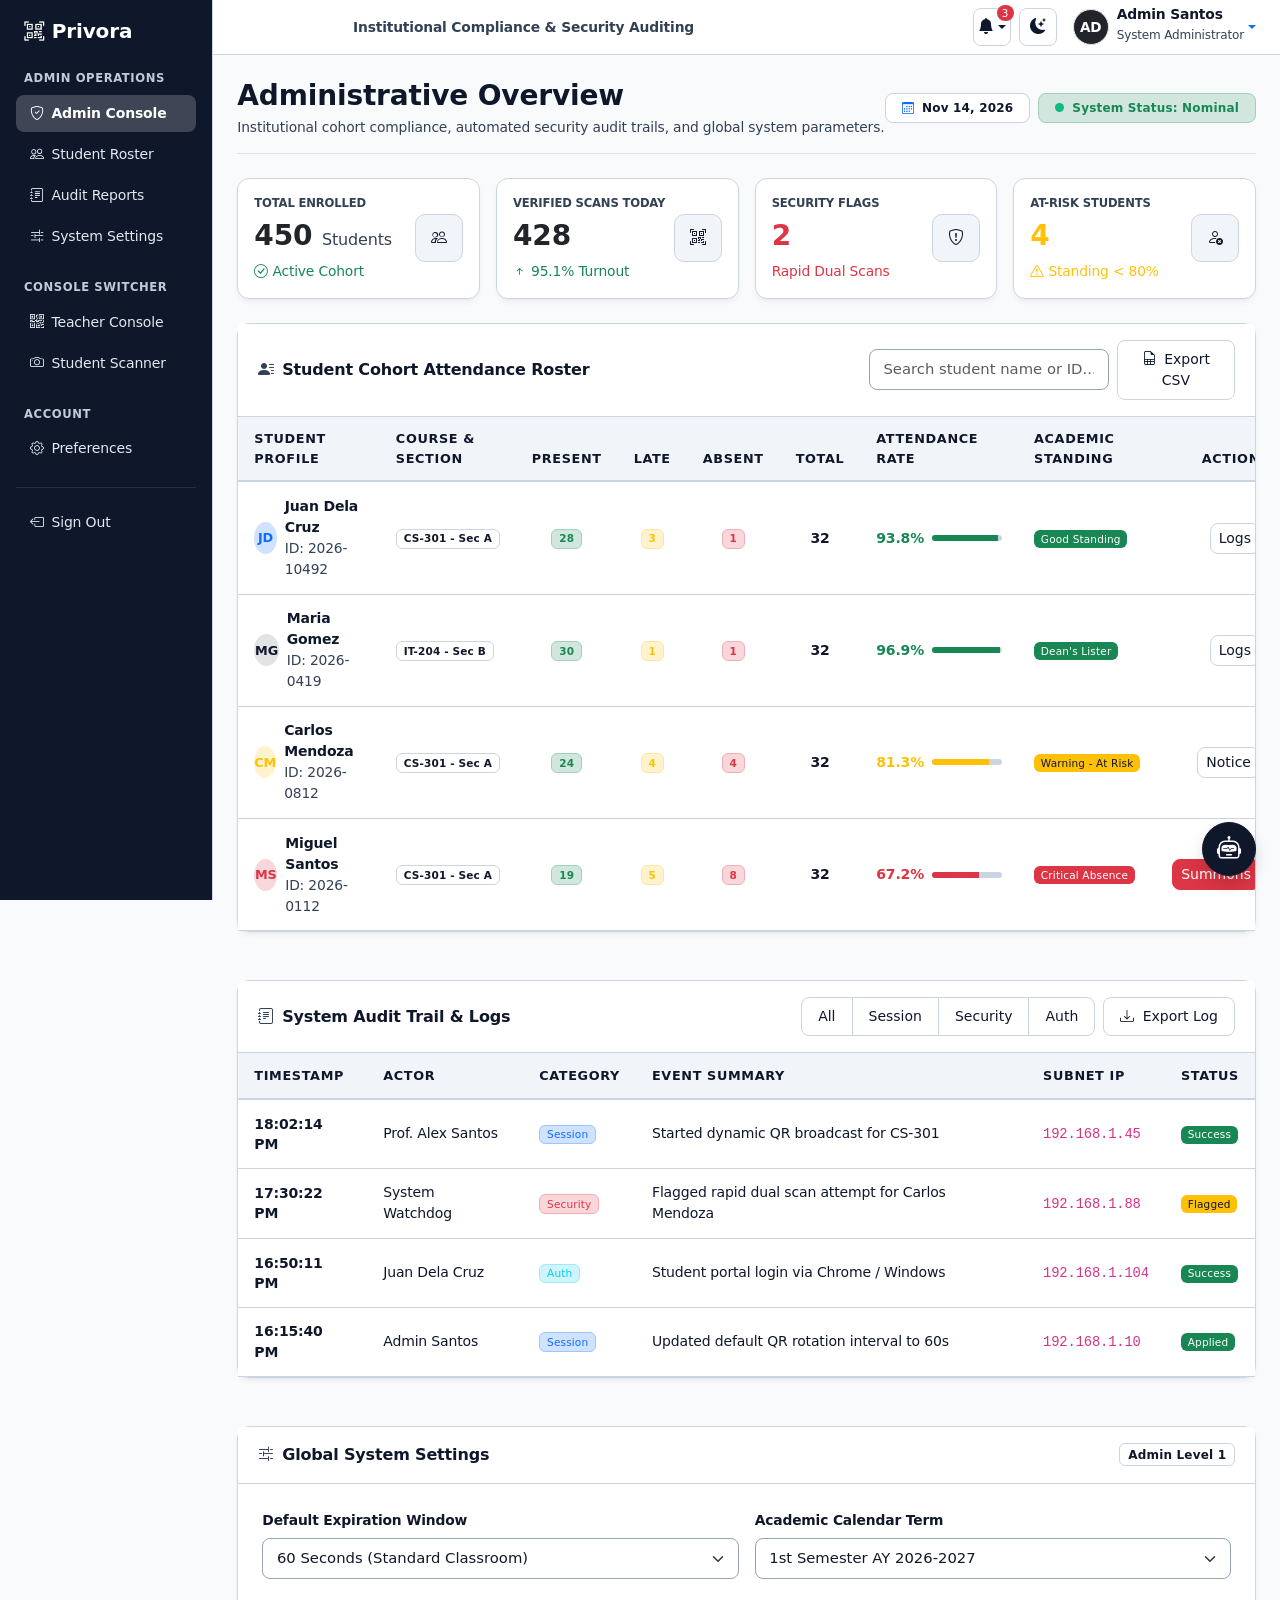
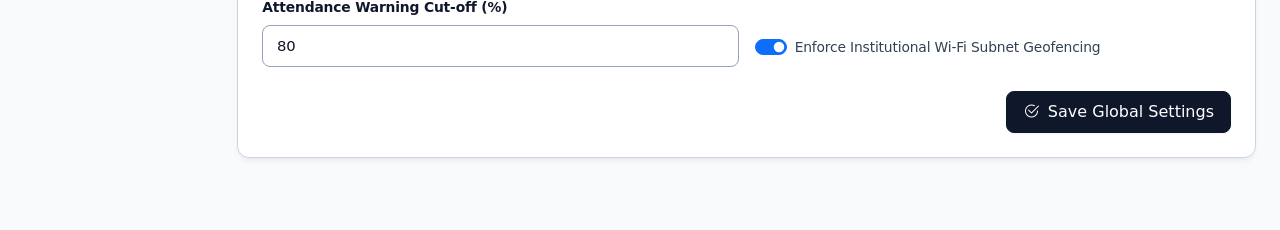
==== pages/admin-dashboard.html @ d916d442 "Add files via upload" ====
<!DOCTYPE html>
<html lang="en" data-bs-theme="light">
<head>
  <meta charset="UTF-8">
  <meta name="viewport" content="width=device-width, initial-scale=1">
  <title>Privora | Admin Console</title>

  <!-- Early Theme Init Script -->
  <script>
    (function() {
      const savedTheme = localStorage.getItem('privora-theme') || 
        (window.matchMedia && window.matchMedia('(prefers-color-scheme: dark)').matches ? 'dark' : 'light');
      document.documentElement.setAttribute('data-bs-theme', savedTheme);
    })();
  </script>

  <link rel="icon" type="image/svg+xml" href="../assets/images/favicon.svg">
  <link href="../assets/css/bootstrap.min.css" rel="stylesheet">
  <link href="../assets/css/bootstrap-icons.min.css" rel="stylesheet">
  <link href="../assets/css/style.css" rel="stylesheet">
</head>
<body>
  <div class="container-fluid">
    <div class="row">

      <!-- SIDEBAR -->
      <aside class="col-lg-2 d-none d-lg-block sidebar p-3 position-sticky top-0" style="height: 100vh; overflow-y: auto;">
        <a href="../index.html" class="text-white text-decoration-none fw-bold fs-5 d-flex align-items-center gap-2 mb-4 px-2">
          <i class="bi bi-qr-code-scan"></i>
          <span>Privora</span>
        </a>

        <div class="sidebar-heading small text-uppercase px-2 mb-2 fw-semibold" style="letter-spacing: 0.05em; font-size: 0.725rem;">Admin Operations</div>
        <ul class="nav nav-pills flex-column gap-1 mb-4">
          <li class="nav-item">
            <a href="admin-dashboard.html" class="nav-link active"><i class="bi bi-shield-check me-2"></i>Admin Console</a>
          </li>
          <li class="nav-item">
            <a href="#roster-section" class="nav-link"><i class="bi bi-people me-2"></i>Student Roster</a>
          </li>
          <li class="nav-item">
            <a href="#audit-section" class="nav-link"><i class="bi bi-journal-text me-2"></i>Audit Reports</a>
          </li>
          <li class="nav-item">
            <a href="#settings-section" class="nav-link"><i class="bi bi-sliders2 me-2"></i>System Settings</a>
          </li>
        </ul>

        <div class="sidebar-heading small text-uppercase px-2 mb-2 fw-semibold" style="letter-spacing: 0.05em; font-size: 0.725rem;">Console Switcher</div>
        <ul class="nav nav-pills flex-column gap-1 mb-4">
          <li class="nav-item">
            <a href="teacher-dashboard.html" class="nav-link"><i class="bi bi-qr-code me-2"></i>Teacher Console</a>
          </li>
          <li class="nav-item">
            <a href="student-dashboard.html" class="nav-link"><i class="bi bi-camera me-2"></i>Student Scanner</a>
          </li>
        </ul>

        <div class="sidebar-heading small text-uppercase px-2 mb-2 fw-semibold" style="letter-spacing: 0.05em; font-size: 0.725rem;">Account</div>
        <ul class="nav nav-pills flex-column gap-1">
          <li class="nav-item">
            <a href="#adminProfileModal" data-bs-toggle="modal" class="nav-link"><i class="bi bi-gear me-2"></i>Preferences</a>
          </li>
          <li class="nav-item mt-3 pt-3 border-top border-secondary border-opacity-25">
            <a href="../index.html" class="nav-link text-danger text-opacity-75"><i class="bi bi-box-arrow-left me-2"></i>Sign Out</a>
          </li>
        </ul>
      </aside>

      <!-- MAIN CONTENT -->
      <main class="col-lg-10 p-0">
        <!-- Top Navbar -->
        <nav class="navbar px-3 px-md-4 sticky-top">
          <button class="btn btn-outline-secondary d-lg-none" type="button" data-bs-toggle="offcanvas" data-bs-target="#mobileMenu" aria-controls="mobileMenu" aria-label="Toggle navigation">
            <i class="bi bi-list"></i>
          </button>
          
          <div class="d-none d-sm-flex align-items-center gap-2">
            <span class="badge bg-brand">Admin Console</span>
            <span class="text-slate small fw-semibold">Institutional Compliance &amp; Security Auditing</span>
          </div>

          <!-- Right Navbar Tools -->
          <div class="d-flex align-items-center gap-2 ms-auto">
            
            <!-- Notification Bell Dropdown -->
            <div class="dropdown">
              <button class="notification-btn dropdown-toggle" type="button" data-bs-toggle="dropdown" aria-expanded="false" id="adminNotifBtn">
                <i class="bi bi-bell-fill"></i>
                <span class="badge bg-danger notification-badge" id="adminNotifBadge">3</span>
              </button>
              <div class="dropdown-menu dropdown-menu-end notification-menu p-0">
                <div class="p-3 border-bottom d-flex justify-content-between align-items-center">
                  <h6 class="mb-0 fw-bold">System Alerts</h6>
                  <button class="btn btn-link btn-sm text-decoration-none p-0 text-primary" onclick="markAllNotificationsRead('admin')">Mark all read</button>
                </div>
                <div id="adminNotifList">
                  <div class="notification-item unread" id="notif-a-1">
                    <div class="d-flex align-items-start gap-2">
                      <i class="bi bi-shield-exclamation text-danger mt-1"></i>
                      <div class="flex-grow-1">
                        <div class="small fw-semibold">Security Anomaly</div>
                        <div class="small text-slate">Rapid dual scan attempt flagged from subnet 192.168.1.88.</div>
                        <div class="small text-muted" style="font-size: 0.7rem;">15m ago</div>
                      </div>
                    </div>
                  </div>
                  <div class="notification-item unread" id="notif-a-2">
                    <div class="d-flex align-items-start gap-2">
                      <i class="bi bi-gear text-primary mt-1"></i>
                      <div class="flex-grow-1">
                        <div class="small fw-semibold">Config Updated</div>
                        <div class="small text-slate">Global QR code rotation interval updated to 60s.</div>
                        <div class="small text-muted" style="font-size: 0.7rem;">1h ago</div>
                      </div>
                    </div>
                  </div>
                  <div class="notification-item unread" id="notif-a-3">
                    <div class="d-flex align-items-start gap-2">
                      <i class="bi bi-calendar-check text-success mt-1"></i>
                      <div class="flex-grow-1">
                        <div class="small fw-semibold">Term Synchronized</div>
                        <div class="small text-slate">Academic calendar 1st Sem AY 2026-2027 active.</div>
                        <div class="small text-muted" style="font-size: 0.7rem;">Yesterday</div>
                      </div>
                    </div>
                  </div>
                </div>
                <div class="p-2 border-top text-center">
                  <button class="btn btn-sm btn-link text-decoration-none text-slate" onclick="clearNotifications('admin')">Clear All</button>
                </div>
              </div>
            </div>

            <!-- Light / Dark Mode Toggle Button -->
            <button class="theme-toggle-btn" id="themeToggle" type="button" aria-label="Toggle color theme">
              <i class="bi bi-moon-stars-fill"></i>
            </button>

            <!-- User Profile Dropdown -->
            <div class="dropdown">
              <a href="#" class="d-flex align-items-center text-decoration-none dropdown-toggle ms-2" data-bs-toggle="dropdown">
                <div class="rounded-circle bg-dark text-white fw-bold d-flex align-items-center justify-content-center me-2 border" style="width: 36px; height: 36px; font-size: 0.85rem;">AD</div>
                <div class="d-none d-md-block text-start">
                  <span class="d-block fw-semibold lh-1 small text-dark" id="navAdminName">Admin Santos</span>
                  <span class="text-slate lh-1" style="font-size: 0.75rem;">System Administrator</span>
                </div>
              </a>
              <ul class="dropdown-menu dropdown-menu-end shadow-sm">
                <li><a class="dropdown-item small" href="#adminProfileModal" data-bs-toggle="modal"><i class="bi bi-person me-2"></i>My Profile</a></li>
                <li><a class="dropdown-item small" href="teacher-dashboard.html"><i class="bi bi-qr-code me-2"></i>Teacher Console</a></li>
                <li><a class="dropdown-item small" href="student-dashboard.html"><i class="bi bi-camera me-2"></i>Student Scanner</a></li>
                <li><hr class="dropdown-divider"></li>
                <li><a class="dropdown-item small text-danger" href="../index.html"><i class="bi bi-box-arrow-left me-2"></i>Sign Out</a></li>
              </ul>
            </div>

          </div>
        </nav>

        <div class="p-3 p-md-4">

          <!-- Page Header -->
          <div class="d-flex flex-column flex-md-row justify-content-between align-items-md-center pb-3 mb-4 border-bottom">
            <div>
              <h3 class="fw-bold mb-1">Administrative Overview</h3>
              <p class="text-slate small mb-0">Institutional cohort compliance, automated security audit trails, and global system parameters.</p>
            </div>
            <div class="mt-3 mt-md-0 d-flex gap-2">
              <span class="badge bg-light border d-flex align-items-center px-3 py-2 rounded-3 fw-semibold">
                <i class="bi bi-calendar3 me-2 text-primary"></i> Nov 14, 2026
              </span>
              <span class="badge bg-success-subtle text-success border border-success-subtle d-flex align-items-center px-3 py-2 rounded-3 fw-semibold">
                <span class="pulse-indicator me-2"></span> System Status: Nominal
              </span>
            </div>
          </div>

          <!-- STAT CARDS -->
          <div class="row g-3 mb-4">
            <div class="col-sm-6 col-xl-3">
              <div class="card h-100">
                <div class="card-body d-flex justify-content-between align-items-center p-3">
                  <div>
                    <div class="text-slate small fw-semibold text-uppercase" style="font-size: 0.725rem;">Total Enrolled</div>
                    <div class="fs-3 fw-bold mt-1">450 <span class="fs-6 fw-normal text-slate">Students</span></div>
                    <div class="small text-success mt-1"><i class="bi bi-check-circle"></i> Active Cohort</div>
                  </div>
                  <div class="stat-icon-wrapper"><i class="bi bi-people"></i></div>
                </div>
              </div>
            </div>
            <div class="col-sm-6 col-xl-3">
              <div class="card h-100">
                <div class="card-body d-flex justify-content-between align-items-center p-3">
                  <div>
                    <div class="text-slate small fw-semibold text-uppercase" style="font-size: 0.725rem;">Verified Scans Today</div>
                    <div class="fs-3 fw-bold mt-1">428</div>
                    <div class="small text-success mt-1"><i class="bi bi-arrow-up-short"></i> 95.1% Turnout</div>
                  </div>
                  <div class="stat-icon-wrapper"><i class="bi bi-qr-code-scan"></i></div>
                </div>
              </div>
            </div>
            <div class="col-sm-6 col-xl-3">
              <div class="card h-100">
                <div class="card-body d-flex justify-content-between align-items-center p-3">
                  <div>
                    <div class="text-slate small fw-semibold text-uppercase" style="font-size: 0.725rem;">Security Flags</div>
                    <div class="fs-3 fw-bold text-danger mt-1">2</div>
                    <div class="small text-danger mt-1"><i class="bi bi-shield-alert"></i> Rapid Dual Scans</div>
                  </div>
                  <div class="stat-icon-wrapper"><i class="bi bi-shield-exclamation"></i></div>
                </div>
              </div>
            </div>
            <div class="col-sm-6 col-xl-3">
              <div class="card h-100">
                <div class="card-body d-flex justify-content-between align-items-center p-3">
                  <div>
                    <div class="text-slate small fw-semibold text-uppercase" style="font-size: 0.725rem;">At-Risk Students</div>
                    <div class="fs-3 fw-bold text-warning mt-1">4</div>
                    <div class="small text-warning mt-1"><i class="bi bi-exclamation-triangle"></i> Standing &lt; 80%</div>
                  </div>
                  <div class="stat-icon-wrapper"><i class="bi bi-person-x"></i></div>
                </div>
              </div>
            </div>
          </div>

          <!-- STUDENT COHORT MANAGEMENT & ATTENDANCE ROSTER -->
          <section id="roster-section" class="mb-5">
            <div class="card">
              <div class="card-header d-flex flex-wrap justify-content-between align-items-center gap-2">
                <div class="d-flex align-items-center gap-2">
                  <i class="bi bi-person-lines-fill text-slate"></i>
                  <span>Student Cohort Attendance Roster</span>
                </div>
                <div class="d-flex align-items-center gap-2">
                  <input type="text" class="form-control form-control-sm" id="rosterSearch" placeholder="Search student name or ID..." style="max-width: 240px;" onkeyup="filterAdminRoster()">
                  <button class="btn btn-sm btn-outline-primary" onclick="exportAdminRosterCSV()">
                    <i class="bi bi-file-earmark-spreadsheet me-1"></i> Export CSV
                  </button>
                </div>
              </div>
              <div class="table-responsive">
                <table class="table table-hover align-middle mb-0" id="adminRosterTable">
                  <thead>
                    <tr>
                      <th>Student Profile</th>
                      <th>Course &amp; Section</th>
                      <th class="text-center">Present</th>
                      <th class="text-center">Late</th>
                      <th class="text-center">Absent</th>
                      <th class="text-center">Total</th>
                      <th>Attendance Rate</th>
                      <th>Academic Standing</th>
                      <th class="text-end">Action</th>
                    </tr>
                  </thead>
                  <tbody>
                    <tr>
                      <td>
                        <div class="d-flex align-items-center gap-2">
                          <div class="rounded-circle bg-primary-subtle text-primary fw-bold d-flex align-items-center justify-content-center" style="width: 32px; height: 32px; font-size: 0.8rem;">JD</div>
                          <div>
                            <div class="fw-semibold text-dark">Juan Dela Cruz</div>
                            <small class="text-slate">ID: 2026-10492</small>
                          </div>
                        </div>
                      </td>
                      <td><span class="badge bg-light border">CS-301 - Sec A</span></td>
                      <td class="text-center"><span class="badge bg-success-subtle text-success border border-success-subtle fw-bold">28</span></td>
                      <td class="text-center"><span class="badge bg-warning-subtle text-warning border border-warning-subtle fw-bold">3</span></td>
                      <td class="text-center"><span class="badge bg-danger-subtle text-danger border border-danger-subtle fw-bold">1</span></td>
                      <td class="text-center fw-semibold">32</td>
                      <td>
                        <div class="d-flex align-items-center gap-2">
                          <span class="fw-bold text-success">93.8%</span>
                          <div class="progress attendance-progress flex-grow-1" style="width: 70px;">
                            <div class="progress-bar bg-success" style="width: 93.8%;"></div>
                          </div>
                        </div>
                      </td>
                      <td><span class="badge bg-success">Good Standing</span></td>
                      <td class="text-end">
                        <button class="btn btn-sm btn-outline-secondary py-1 px-2" onclick="alert('Viewing logs for Juan Dela Cruz')">Logs</button>
                      </td>
                    </tr>
                    <tr>
                      <td>
                        <div class="d-flex align-items-center gap-2">
                          <div class="rounded-circle bg-secondary-subtle text-dark fw-bold d-flex align-items-center justify-content-center" style="width: 32px; height: 32px; font-size: 0.8rem;">MG</div>
                          <div>
                            <div class="fw-semibold text-dark">Maria Gomez</div>
                            <small class="text-slate">ID: 2026-0419</small>
                          </div>
                        </div>
                      </td>
                      <td><span class="badge bg-light border">IT-204 - Sec B</span></td>
                      <td class="text-center"><span class="badge bg-success-subtle text-success border border-success-subtle fw-bold">30</span></td>
                      <td class="text-center"><span class="badge bg-warning-subtle text-warning border border-warning-subtle fw-bold">1</span></td>
                      <td class="text-center"><span class="badge bg-danger-subtle text-danger border border-danger-subtle fw-bold">1</span></td>
                      <td class="text-center fw-semibold">32</td>
                      <td>
                        <div class="d-flex align-items-center gap-2">
                          <span class="fw-bold text-success">96.9%</span>
                          <div class="progress attendance-progress flex-grow-1" style="width: 70px;">
                            <div class="progress-bar bg-success" style="width: 96.9%;"></div>
                          </div>
                        </div>
                      </td>
                      <td><span class="badge bg-success">Dean's Lister</span></td>
                      <td class="text-end">
                        <button class="btn btn-sm btn-outline-secondary py-1 px-2" onclick="alert('Viewing logs for Maria Gomez')">Logs</button>
                      </td>
                    </tr>
                    <tr>
                      <td>
                        <div class="d-flex align-items-center gap-2">
                          <div class="rounded-circle bg-warning-subtle text-warning fw-bold d-flex align-items-center justify-content-center" style="width: 32px; height: 32px; font-size: 0.8rem;">CM</div>
                          <div>
                            <div class="fw-semibold text-dark">Carlos Mendoza</div>
                            <small class="text-slate">ID: 2026-0812</small>
                          </div>
                        </div>
                      </td>
                      <td><span class="badge bg-light border">CS-301 - Sec A</span></td>
                      <td class="text-center"><span class="badge bg-success-subtle text-success border border-success-subtle fw-bold">24</span></td>
                      <td class="text-center"><span class="badge bg-warning-subtle text-warning border border-warning-subtle fw-bold">4</span></td>
                      <td class="text-center"><span class="badge bg-danger-subtle text-danger border border-danger-subtle fw-bold">4</span></td>
                      <td class="text-center fw-semibold">32</td>
                      <td>
                        <div class="d-flex align-items-center gap-2">
                          <span class="fw-bold text-warning">81.3%</span>
                          <div class="progress attendance-progress flex-grow-1" style="width: 70px;">
                            <div class="progress-bar bg-warning" style="width: 81.3%;"></div>
                          </div>
                        </div>
                      </td>
                      <td><span class="badge bg-warning text-dark">Warning - At Risk</span></td>
                      <td class="text-end">
                        <button class="btn btn-sm btn-outline-primary py-1 px-2" onclick="alert('Counseling notice dispatched.')">Notice</button>
                      </td>
                    </tr>
                    <tr>
                      <td>
                        <div class="d-flex align-items-center gap-2">
                          <div class="rounded-circle bg-danger-subtle text-danger fw-bold d-flex align-items-center justify-content-center" style="width: 32px; height: 32px; font-size: 0.8rem;">MS</div>
                          <div>
                            <div class="fw-semibold text-dark">Miguel Santos</div>
                            <small class="text-slate">ID: 2026-0112</small>
                          </div>
                        </div>
                      </td>
                      <td><span class="badge bg-light border">CS-301 - Sec A</span></td>
                      <td class="text-center"><span class="badge bg-success-subtle text-success border border-success-subtle fw-bold">19</span></td>
                      <td class="text-center"><span class="badge bg-warning-subtle text-warning border border-warning-subtle fw-bold">5</span></td>
                      <td class="text-center"><span class="badge bg-danger-subtle text-danger border border-danger-subtle fw-bold">8</span></td>
                      <td class="text-center fw-semibold">32</td>
                      <td>
                        <div class="d-flex align-items-center gap-2">
                          <span class="fw-bold text-danger">67.2%</span>
                          <div class="progress attendance-progress flex-grow-1" style="width: 70px;">
                            <div class="progress-bar bg-danger" style="width: 67.2%;"></div>
                          </div>
                        </div>
                      </td>
                      <td><span class="badge bg-danger">Critical Absence</span></td>
                      <td class="text-end">
                        <button class="btn btn-sm btn-danger py-1 px-2" onclick="alert('Intervention summons dispatched.')">Summons</button>
                      </td>
                    </tr>
                  </tbody>
                </table>
              </div>
            </div>
          </section>

          <!-- AUDIT REPORTS & ACTIVITY TRAIL -->
          <section id="audit-section" class="mb-5">
            <div class="card">
              <div class="card-header d-flex flex-wrap justify-content-between align-items-center gap-2">
                <div class="d-flex align-items-center gap-2">
                  <i class="bi bi-journal-text text-slate"></i>
                  <span>System Audit Trail &amp; Logs</span>
                </div>
                <div class="d-flex align-items-center gap-2">
                  <div class="btn-group btn-group-sm" role="group">
                    <button type="button" class="btn btn-outline-secondary active" onclick="filterAudit('ALL', this)">All</button>
                    <button type="button" class="btn btn-outline-secondary" onclick="filterAudit('Session', this)">Session</button>
                    <button type="button" class="btn btn-outline-secondary" onclick="filterAudit('Security', this)">Security</button>
                    <button type="button" class="btn btn-outline-secondary" onclick="filterAudit('Auth', this)">Auth</button>
                  </div>
                  <button class="btn btn-sm btn-outline-secondary" onclick="exportAdminAuditCSV()">
                    <i class="bi bi-download me-1"></i> Export Log
                  </button>
                </div>
              </div>
              <div class="table-responsive">
                <table class="table table-hover align-middle mb-0" id="adminAuditTable">
                  <thead>
                    <tr>
                      <th>Timestamp</th>
                      <th>Actor</th>
                      <th>Category</th>
                      <th>Event Summary</th>
                      <th>Subnet IP</th>
                      <th>Status</th>
                    </tr>
                  </thead>
                  <tbody>
                    <tr data-cat="Session">
                      <td class="small fw-semibold">18:02:14 PM</td>
                      <td>Prof. Alex Santos</td>
                      <td><span class="badge bg-primary-subtle text-primary border border-primary-subtle">Session</span></td>
                      <td>Started dynamic QR broadcast for CS-301</td>
                      <td><code class="small">192.168.1.45</code></td>
                      <td><span class="badge bg-success">Success</span></td>
                    </tr>
                    <tr data-cat="Security">
                      <td class="small fw-semibold">17:30:22 PM</td>
                      <td>System Watchdog</td>
                      <td><span class="badge bg-danger-subtle text-danger border border-danger-subtle">Security</span></td>
                      <td>Flagged rapid dual scan attempt for Carlos Mendoza</td>
                      <td><code class="small">192.168.1.88</code></td>
                      <td><span class="badge bg-warning text-dark">Flagged</span></td>
                    </tr>
                    <tr data-cat="Auth">
                      <td class="small fw-semibold">16:50:11 PM</td>
                      <td>Juan Dela Cruz</td>
                      <td><span class="badge bg-info-subtle text-info border border-info-subtle">Auth</span></td>
                      <td>Student portal login via Chrome / Windows</td>
                      <td><code class="small">192.168.1.104</code></td>
                      <td><span class="badge bg-success">Success</span></td>
                    </tr>
                    <tr data-cat="Session">
                      <td class="small fw-semibold">16:15:40 PM</td>
                      <td>Admin Santos</td>
                      <td><span class="badge bg-primary-subtle text-primary border border-primary-subtle">Session</span></td>
                      <td>Updated default QR rotation interval to 60s</td>
                      <td><code class="small">192.168.1.10</code></td>
                      <td><span class="badge bg-success">Applied</span></td>
                    </tr>
                  </tbody>
                </table>
              </div>
            </div>
          </section>

          <!-- GLOBAL SYSTEM CONFIGURATION -->
          <section id="settings-section" class="mb-5">
            <div class="card">
              <div class="card-header d-flex justify-content-between align-items-center">
                <div class="d-flex align-items-center gap-2">
                  <i class="bi bi-sliders2 text-slate"></i>
                  <span>Global System Settings</span>
                </div>
                <span class="badge bg-light border">Admin Level 1</span>
              </div>
              <div class="card-body p-4">
                <form id="adminSettingsForm" onsubmit="event.preventDefault(); saveSystemSettings();">
                  <div class="row g-3 mb-3">
                    <div class="col-md-6">
                      <label for="cfgQrWindow" class="form-label small">Default Expiration Window</label>
                      <select class="form-select" id="cfgQrWindow">
                        <option value="30">30 Seconds (Strict Security)</option>
                        <option value="60" selected>60 Seconds (Standard Classroom)</option>
                        <option value="120">120 Seconds (Extended)</option>
                        <option value="300">300 Seconds (Auditorium)</option>
                      </select>
                    </div>
                    <div class="col-md-6">
                      <label for="cfgAcademicTerm" class="form-label small">Academic Calendar Term</label>
                      <select class="form-select" id="cfgAcademicTerm">
                        <option selected>1st Semester AY 2026-2027</option>
                        <option>2nd Semester AY 2026-2027</option>
                        <option>Mid-Year Intersession 2027</option>
                      </select>
                    </div>
                  </div>

                  <div class="row g-3 mb-4">
                    <div class="col-md-6">
                      <label for="cfgThreshold" class="form-label small">Attendance Warning Cut-off (%)</label>
                      <input type="number" class="form-control" id="cfgThreshold" min="50" max="95" value="80">
                    </div>
                    <div class="col-md-6 d-flex align-items-end">
                      <div class="form-check form-switch mb-2">
                        <input class="form-check-input" type="checkbox" role="switch" id="cfgGeofence" checked>
                        <label class="form-check-label text-slate small" for="cfgGeofence">Enforce Institutional Wi-Fi Subnet Geofencing</label>
                      </div>
                    </div>
                  </div>

                  <div class="d-flex justify-content-end">
                    <button type="submit" class="btn btn-primary" id="btnSaveConfig">
                      <i class="bi bi-check2-circle me-1"></i> Save Global Settings
                    </button>
                  </div>
                </form>
              </div>
            </div>
          </section>

        </div>
      </main>

    </div>
  </div>

  <!-- MOBILE OFFCANVAS SIDEBAR -->
  <div class="offcanvas offcanvas-start sidebar text-white" tabindex="-1" id="mobileMenu" aria-labelledby="mobileMenuLabel" style="width: 280px; max-width: 85vw;">
    <div class="offcanvas-header border-bottom border-secondary border-opacity-25">
      <a href="../index.html" class="text-white text-decoration-none fw-bold fs-5 d-flex align-items-center gap-2 px-2" id="mobileMenuLabel">
        <i class="bi bi-qr-code-scan"></i>
        <span>Privora</span>
      </a>
      <button type="button" class="btn-close btn-close-white" data-bs-dismiss="offcanvas" aria-label="Close"></button>
    </div>
    <div class="offcanvas-body p-3">
      <div class="sidebar-heading small text-uppercase px-2 mb-2 fw-semibold" style="letter-spacing: 0.05em; font-size: 0.725rem;">Admin Operations</div>
      <ul class="nav nav-pills flex-column gap-1 mb-4">
        <li class="nav-item">
          <a href="admin-dashboard.html" class="nav-link active"><i class="bi bi-shield-check me-2"></i>Admin Console</a>
        </li>
        <li class="nav-item">
          <a href="#roster-section" class="nav-link" data-bs-dismiss="offcanvas"><i class="bi bi-people me-2"></i>Student Roster</a>
        </li>
        <li class="nav-item">
          <a href="#audit-section" class="nav-link" data-bs-dismiss="offcanvas"><i class="bi bi-journal-text me-2"></i>Audit Reports</a>
        </li>
        <li class="nav-item">
          <a href="#settings-section" class="nav-link" data-bs-dismiss="offcanvas"><i class="bi bi-sliders2 me-2"></i>System Settings</a>
        </li>
      </ul>

      <div class="sidebar-heading small text-uppercase px-2 mb-2 fw-semibold" style="letter-spacing: 0.05em; font-size: 0.725rem;">Console Switcher</div>
      <ul class="nav nav-pills flex-column gap-1 mb-4">
        <li class="nav-item">
          <a href="teacher-dashboard.html" class="nav-link"><i class="bi bi-qr-code me-2"></i>Teacher Console</a>
        </li>
        <li class="nav-item">
          <a href="student-dashboard.html" class="nav-link"><i class="bi bi-camera me-2"></i>Student Scanner</a>
        </li>
      </ul>

      <div class="sidebar-heading small text-uppercase px-2 mb-2 fw-semibold" style="letter-spacing: 0.05em; font-size: 0.725rem;">Account</div>
      <ul class="nav nav-pills flex-column gap-1">
        <li class="nav-item">
          <a href="#adminProfileModal" data-bs-toggle="modal" class="nav-link"><i class="bi bi-gear me-2"></i>Preferences</a>
        </li>
        <li class="nav-item mt-3 pt-3 border-top border-secondary border-opacity-25">
          <a href="../index.html" class="nav-link text-danger text-opacity-75"><i class="bi bi-box-arrow-left me-2"></i>Sign Out</a>
        </li>
      </ul>
    </div>
  </div>

  <!-- TOAST NOTIFICATION -->
  <div class="toast-container position-fixed bottom-0 end-0 p-3" style="z-index: 1100;">
    <div id="adminConfigToast" class="toast" role="alert">
      <div class="toast-header">
        <i class="bi bi-check-circle-fill text-success me-2"></i>
        <strong class="me-auto">System Config</strong>
        <small class="text-muted">Just now</small>
        <button type="button" class="btn-close" data-bs-dismiss="toast"></button>
      </div>
      <div class="toast-body">
        Global settings updated successfully and saved to localStorage.
      </div>
    </div>
  </div>

  <!-- ADMIN PROFILE MODAL -->
  <div class="modal fade" id="adminProfileModal" tabindex="-1" aria-hidden="true">
    <div class="modal-dialog modal-dialog-centered">
      <div class="modal-content">
        <div class="modal-header">
          <h5 class="modal-title fw-bold">Admin Profile &amp; Preferences</h5>
          <button type="button" class="btn-close" data-bs-dismiss="modal"></button>
        </div>
        <div class="modal-body">
          <form id="adminProfileForm">
            <div class="mb-3">
              <label class="form-label small">Full Name</label>
              <input type="text" class="form-control" id="adminNameInput" value="Admin Santos">
            </div>
            <div class="mb-3">
              <label class="form-label small">Institutional Email</label>
              <input type="email" class="form-control" id="adminEmailInput" value="admin.santos@university.edu">
            </div>
            <div class="form-check form-switch mb-2">
              <input class="form-check-input" type="checkbox" id="adminPrefAudits" checked>
              <label class="form-check-label text-slate small" for="adminPrefAudits">Real-time alert on security duplicate flags</label>
            </div>
          </form>
        </div>
        <div class="modal-footer">
          <button type="button" class="btn btn-outline-secondary" data-bs-dismiss="modal">Cancel</button>
          <button type="button" class="btn btn-primary" onclick="saveAdminProfile()" data-bs-dismiss="modal">Save Changes</button>
        </div>
      </div>
    </div>
  </div>

  <!-- PRIVORA VIRTUAL ASSISTANT WIDGET (100% OFFLINE) -->
  <button class="btn btn-primary assistant-fab shadow" type="button" data-bs-toggle="offcanvas" data-bs-target="#privoraAssistantOffcanvas" aria-controls="privoraAssistantOffcanvas" aria-label="Open Privora Assistant" title="Privora Assistant">
    <i class="bi bi-robot fs-4"></i>
  </button>

  <div class="offcanvas offcanvas-end assistant-offcanvas" tabindex="-1" id="privoraAssistantOffcanvas" aria-labelledby="privoraAssistantLabel" data-assistant-role="admin">
    <div class="offcanvas-header py-3 px-3">
      <div class="d-flex align-items-center gap-2" id="privoraAssistantLabel">
        <div class="rounded-circle bg-primary-subtle text-primary d-flex align-items-center justify-content-center border" style="width: 36px; height: 36px;">
          <i class="bi bi-robot fs-5"></i>
        </div>
        <div>
          <h6 class="mb-0 fw-bold lh-sm">Privora Assistant</h6>
          <span class="badge bg-success-subtle text-success border border-success-subtle py-0 px-2" style="font-size: 0.65rem;">
            <i class="bi bi-shield-check me-1"></i>Offline Rule Engine &bull; Admin
          </span>
        </div>
      </div>
      <button type="button" class="btn-close" data-bs-dismiss="offcanvas" aria-label="Close"></button>
    </div>

    <div class="offcanvas-body d-flex flex-column justify-content-between p-3">
      <!-- Chat Message Log -->
      <div class="assistant-chat-container mb-2" id="assistantMessages">
        <!-- Messages rendered dynamically by privora-assistant.js -->
      </div>

      <!-- Quick Prompt Chips & Input Form Container -->
      <div class="mt-auto pt-2 border-top border-subtle">
        <div class="small text-slate fw-semibold mb-1" style="font-size: 0.72rem;">Suggested Quick Prompts:</div>
        <div class="assistant-chips-wrapper mb-2" id="assistantQuickChips">
          <!-- Chips rendered dynamically by privora-assistant.js -->
        </div>

        <form id="assistantInputForm" class="d-flex gap-2">
          <input type="text" class="form-control form-control-sm" id="assistantTextInput" placeholder="Ask about attendance, drop risk, QR..." autocomplete="off">
          <button type="submit" class="btn btn-sm btn-primary px-3 d-flex align-items-center justify-content-center" id="btnAssistantSend" aria-label="Send Message">
            <i class="bi bi-send-fill"></i>
          </button>
        </form>
        <div class="d-flex justify-content-between align-items-center mt-2 text-slate" style="font-size: 0.68rem;">
          <span><i class="bi bi-cpu me-1 text-primary"></i>On-device compute</span>
          <span>Zero network latency</span>
        </div>
      </div>
    </div>
  </div>

  <script src="../assets/js/bootstrap.bundle.min.js"></script>
  <script src="../assets/js/privora-assistant.js"></script>
  <script>
    (function() {
      // 1. Theme Switcher
      const themeToggle = document.getElementById('themeToggle');
      function updateThemeIcon(theme) {
        if (!themeToggle) return;
        themeToggle.innerHTML = theme === 'dark' 
          ? '<i class="bi bi-sun-fill text-warning"></i>' 
          : '<i class="bi bi-moon-stars-fill"></i>';
      }
      updateThemeIcon(document.documentElement.getAttribute('data-bs-theme'));
      themeToggle.addEventListener('click', function() {
        const next = document.documentElement.getAttribute('data-bs-theme') === 'dark' ? 'light' : 'dark';
        document.documentElement.setAttribute('data-bs-theme', next);
        localStorage.setItem('privora-theme', next);
        updateThemeIcon(next);
      });

      // 2. Load Saved Settings & Profile Persistence
      const savedSettings = JSON.parse(localStorage.getItem('privora_system_settings') || '{}');
      if (savedSettings.qrWindow) document.getElementById('cfgQrWindow').value = savedSettings.qrWindow;
      if (savedSettings.term) document.getElementById('cfgAcademicTerm').value = savedSettings.term;
      if (savedSettings.threshold) document.getElementById('cfgThreshold').value = savedSettings.threshold;
      if (savedSettings.geofence !== undefined) document.getElementById('cfgGeofence').checked = savedSettings.geofence;

      const savedName = localStorage.getItem('privora_user_name');
      const savedEmail = localStorage.getItem('privora_user_email');
      if (savedName) {
        document.getElementById('navAdminName').textContent = savedName;
        document.getElementById('adminNameInput').value = savedName;
      }
      if (savedEmail) {
        document.getElementById('adminEmailInput').value = savedEmail;
      }

      // 3. Save System Settings
      window.saveSystemSettings = function() {
        const settings = {
          qrWindow: document.getElementById('cfgQrWindow').value,
          term: document.getElementById('cfgAcademicTerm').value,
          threshold: document.getElementById('cfgThreshold').value,
          geofence: document.getElementById('cfgGeofence').checked
        };
        localStorage.setItem('privora_system_settings', JSON.stringify(settings));
        localStorage.setItem('privora_expiry_sec', settings.qrWindow);

        const toastEl = document.getElementById('adminConfigToast');
        const toast = new bootstrap.Toast(toastEl, { delay: 3500 });
        toast.show();
      };

      // 4. Roster Filter
      window.filterAdminRoster = function() {
        const q = document.getElementById('rosterSearch').value.toLowerCase();
        document.querySelectorAll('#adminRosterTable tbody tr').forEach(row => {
          row.style.display = row.textContent.toLowerCase().includes(q) ? '' : 'none';
        });
      };

      // 5. Audit Filter
      window.filterAudit = function(cat, btn) {
        btn.parentElement.querySelectorAll('button').forEach(b => b.classList.remove('active'));
        btn.classList.add('active');
        document.querySelectorAll('#adminAuditTable tbody tr').forEach(row => {
          row.style.display = (cat === 'ALL' || row.getAttribute('data-cat') === cat) ? '' : 'none';
        });
      };

      // 6. CSV Exports
      window.exportAdminRosterCSV = function() {
        const csv = "Student Name,ID,Course,Present,Late,Absent,Total,Rate,Standing\n"
          + "Juan Dela Cruz,2026-10492,CS-301 - Sec A,28,3,1,32,93.8%,Good Standing\n"
          + "Maria Gomez,2026-0419,IT-204 - Sec B,30,1,1,32,96.9%,Dean's Lister\n"
          + "Carlos Mendoza,2026-0812,CS-301 - Sec A,24,4,4,32,81.3%,Warning - At Risk\n"
          + "Miguel Santos,2026-0112,CS-301 - Sec A,19,5,8,32,67.2%,Critical Absence\n";
        downloadCSV(csv, "privora_cohort_roster.csv");
      };

      window.exportAdminAuditCSV = function() {
        const csv = "Timestamp,Actor,Category,Event,Subnet IP,Status\n"
          + "18:02:14 PM,Prof. Alex Santos,Session,Started dynamic QR broadcast,192.168.1.45,Success\n"
          + "17:30:22 PM,System Watchdog,Security,Flagged rapid dual scan attempt,192.168.1.88,Flagged\n"
          + "16:50:11 PM,Juan Dela Cruz,Auth,Student portal login,192.168.1.104,Success\n"
          + "16:15:40 PM,Admin Santos,Session,Updated rotation interval to 60s,192.168.1.10,Applied\n";
        downloadCSV(csv, "privora_security_audit_log.csv");
      };

      function downloadCSV(content, filename) {
        const blob = new Blob([content], { type: 'text/csv;charset=utf-8;' });
        const link = document.createElement("a");
        link.href = URL.createObjectURL(blob);
        link.download = filename;
        link.click();
      }

      // 7. Notifications
      window.markAllNotificationsRead = function(role) {
        document.querySelectorAll(`#${role}NotifList .notification-item`).forEach(el => el.classList.remove('unread'));
        const badge = document.getElementById(`${role}NotifBadge`);
        if (badge) badge.style.display = 'none';
        localStorage.setItem(`privora_${role}_notifs_read`, 'true');
      };

      window.clearNotifications = function(role) {
        const list = document.getElementById(`${role}NotifList`);
        if (list) list.innerHTML = '<div class="p-3 text-center small text-slate">No new notifications</div>';
        const badge = document.getElementById(`${role}NotifBadge`);
        if (badge) badge.style.display = 'none';
      };

      window.saveAdminProfile = function() {
        const name = document.getElementById('adminNameInput').value;
        const email = document.getElementById('adminEmailInput').value;
        document.getElementById('navAdminName').textContent = name;
        localStorage.setItem('privora_user_name', name);
        localStorage.setItem('privora_user_email', email);
      };
    })();
  </script>
</body>
</html>
---- assets/css/style.css ----
/* ==========================================================================
   Privora Enterprise Design System
   Palette: Deep Navy (#0f172a), Slate Gray (#334155), Soft Ice Blue (#f8fafc)
   Light & Dark Mode Adaptive via Bootstrap 5.3 data-bs-theme
   ========================================================================== */

:root, [data-bs-theme="light"] {
  --brand: #0f172a;
  --brand-dark: #020617;
  --brand-slate: #1e293b;
  --surface: #f8fafc;
  --surface-card: #ffffff;
  --border-subtle: #cbd5e1;
  --text-primary: #0f172a;
  --text-secondary: #334155;
  --text-slate: #334155;
  --status-pill-bg: #ffffff;
  --status-pill-border: #cbd5e1;
  --status-pill-text: #0f172a;
  --card-shadow: 0 4px 6px -1px rgba(0, 0, 0, 0.05), 0 2px 4px -2px rgba(0, 0, 0, 0.05);
  --navbar-bg: #ffffff;
  --sidebar-bg: #0f172a;
  --input-bg: #ffffff;
  --input-border: #94a3b8;
  --table-header-bg: #f1f5f9;
  --stat-icon-bg: #f1f5f9;
}

[data-bs-theme="dark"] {
  --brand: #38bdf8;
  --brand-dark: #0284c7;
  --brand-slate: #f1f5f9;
  --surface: #0b1120;
  --surface-card: #1e293b;
  --border-subtle: #334155;
  --text-primary: #f8fafc;
  --text-secondary: #cbd5e1;
  --text-slate: #cbd5e1;
  --status-pill-bg: #1e293b;
  --status-pill-border: #334155;
  --status-pill-text: #f8fafc;
  --card-shadow: 0 4px 6px -1px rgba(0, 0, 0, 0.35), 0 2px 4px -2px rgba(0, 0, 0, 0.25);
  --navbar-bg: #0f172a;
  --sidebar-bg: #030712;
  --input-bg: #0f172a;
  --input-border: #475569;
  --table-header-bg: #0f172a;
  --stat-icon-bg: #0f172a;
}

html {
  scroll-behavior: smooth;
}

body {
  font-family: system-ui, -apple-system, BlinkMacSystemFont, "Segoe UI", Roboto, "Helvetica Neue", Arial, sans-serif;
  background-color: var(--surface) !important;
  color: var(--text-primary) !important;
  letter-spacing: -0.01em;
  -webkit-font-smoothing: antialiased;
  -moz-osx-font-smoothing: grayscale;
  transition: background-color 0.2s ease, color 0.2s ease;
}

/* Typography & Helpers - High Contrast & Instant Readability */
.text-slate {
  color: var(--text-slate, var(--text-secondary)) !important;
  font-weight: 500;
}
[data-bs-theme="light"] .text-slate {
  color: #334155 !important;
}
[data-bs-theme="dark"] .text-slate {
  color: #cbd5e1 !important;
}
.text-muted {
  color: var(--text-secondary) !important;
  font-weight: 500;
}
.text-secondary {
  color: var(--text-secondary) !important;
  font-weight: 500;
}
.text-dark {
  color: var(--text-primary) !important;
}
[data-bs-theme="dark"] .text-dark {
  color: #f8fafc !important;
}
[data-bs-theme="light"] .text-dark {
  color: #0f172a !important;
}
.text-brand { color: var(--brand) !important; }
.border-subtle { border-color: var(--border-subtle) !important; }

/* Small text readability boost */
small, .small {
  font-size: 0.865rem;
  font-weight: 500;
  line-height: 1.45;
}

/* Crisp badges & light containers in all modes */
.bg-light,
.badge.bg-light,
.badge.bg-light.text-dark {
  background-color: var(--surface-card) !important;
  color: var(--text-primary) !important;
  border-color: var(--border-subtle) !important;
  font-weight: 600;
}
[data-bs-theme="dark"] .bg-light,
[data-bs-theme="dark"] .badge.bg-light,
[data-bs-theme="dark"] .badge.bg-light.text-dark {
  background-color: #1e293b !important;
  color: #f8fafc !important;
  border-color: #334155 !important;
  font-weight: 600;
}

/* System Status Indicator Pill / Badge */
.status-badge,
.status-pill {
  background-color: var(--status-pill-bg, var(--surface-card)) !important;
  border: 1px solid var(--status-pill-border, var(--border-subtle)) !important;
  color: var(--status-pill-text, var(--text-primary)) !important;
  box-shadow: 0 1px 3px rgba(0, 0, 0, 0.05);
  transition: all 0.2s ease-in-out;
}
.status-badge .text-slate,
.status-pill .text-slate,
.status-badge .status-text,
.status-pill .status-text {
  color: var(--status-pill-text, var(--text-primary)) !important;
  font-weight: 600;
}
[data-bs-theme="light"] .status-badge,
[data-bs-theme="light"] .status-pill {
  background-color: #ffffff !important;
  border-color: #cbd5e1 !important;
  color: #0f172a !important;
}
[data-bs-theme="light"] .status-badge .text-slate,
[data-bs-theme="light"] .status-pill .text-slate {
  color: #0f172a !important;
}
[data-bs-theme="dark"] .status-badge,
[data-bs-theme="dark"] .status-pill {
  background-color: #1e293b !important;
  border-color: #334155 !important;
  color: #f8fafc !important;
  box-shadow: 0 1px 4px rgba(0, 0, 0, 0.35);
}
[data-bs-theme="dark"] .status-badge .text-slate,
[data-bs-theme="dark"] .status-pill .text-slate {
  color: #f8fafc !important;
}

/* Notification Alert Bar */
.privora-alert-bar {
  background-color: var(--surface-card) !important;
  border: 1px solid var(--border-subtle) !important;
  border-left: 4px solid #0284c7 !important;
  border-radius: 10px;
  box-shadow: var(--card-shadow);
  color: var(--text-primary);
}
[data-bs-theme="dark"] .privora-alert-bar {
  border-left-color: #38bdf8 !important;
}

/* Theme Toggle Button */
.theme-toggle-btn {
  width: 38px;
  height: 38px;
  display: inline-flex;
  align-items: center;
  justify-content: center;
  border-radius: 8px;
  padding: 0;
  border: 1px solid var(--border-subtle) !important;
  color: var(--text-primary) !important;
  background-color: var(--surface-card) !important;
  transition: all 0.15s ease-in-out;
}
.theme-toggle-btn:hover {
  background-color: var(--surface) !important;
  color: var(--text-primary) !important;
}

/* Navbar */
.navbar {
  background-color: var(--navbar-bg) !important;
  border-bottom: 1px solid var(--border-subtle) !important;
  transition: background-color 0.2s ease, border-color 0.2s ease;
}
.navbar-brand {
  color: var(--text-primary) !important;
  font-weight: 700;
  letter-spacing: -0.025em;
  font-size: 1.25rem;
}
.navbar-brand i {
  color: var(--brand) !important;
}
[data-bs-theme="dark"] .navbar-brand i {
  color: #38bdf8 !important;
}
.nav-link {
  color: var(--brand-slate) !important;
  font-weight: 500;
  font-size: 0.925rem;
  padding: 0.5rem 0.85rem !important;
  transition: color 0.15s ease-in-out;
}
.nav-link:hover,
.nav-link.active {
  color: var(--text-primary) !important;
}

/* Custom Enterprise Cards */
.card {
  border: 1px solid var(--border-subtle) !important;
  border-radius: 12px !important;
  background-color: var(--surface-card) !important;
  box-shadow: var(--card-shadow) !important;
  transition: transform 0.2s ease, box-shadow 0.2s ease, background-color 0.2s ease, border-color 0.2s ease;
}
.card-header {
  background-color: var(--surface-card) !important;
  border-bottom: 1px solid var(--border-subtle) !important;
  padding: 1rem 1.25rem;
  font-weight: 700;
  color: var(--text-primary) !important;
}
.card-footer {
  background-color: var(--surface-card) !important;
  border-top: 1px solid var(--border-subtle) !important;
  padding: 0.75rem 1.25rem;
  color: var(--text-primary) !important;
}
.card-hover:hover {
  transform: translateY(-4px);
  box-shadow: 0 10px 15px -3px rgba(0, 0, 0, 0.08), 0 4px 6px -4px rgba(0, 0, 0, 0.04) !important;
}

/* Buttons */
.btn {
  font-weight: 500;
  border-radius: 8px;
  padding: 0.5rem 1rem;
  transition: all 0.15s ease-in-out;
}
.btn-primary,
.btn-brand {
  background-color: #0f172a !important;
  border-color: #0f172a !important;
  color: #ffffff !important;
  box-shadow: 0 1px 2px 0 rgba(0, 0, 0, 0.05);
}
[data-bs-theme="dark"] .btn-primary,
[data-bs-theme="dark"] .btn-brand {
  background-color: #0284c7 !important;
  border-color: #0284c7 !important;
  color: #ffffff !important;
}
.btn-primary:hover,
.btn-brand:hover {
  background-color: #020617 !important;
  border-color: #020617 !important;
  color: #ffffff !important;
  box-shadow: 0 4px 6px -1px rgba(15, 23, 42, 0.12);
  transform: translateY(-1px);
}
[data-bs-theme="dark"] .btn-primary:hover,
[data-bs-theme="dark"] .btn-brand:hover {
  background-color: #0369a1 !important;
  border-color: #0369a1 !important;
}
.btn-outline-primary {
  color: var(--text-primary) !important;
  border-color: var(--border-subtle) !important;
  background-color: var(--surface-card) !important;
}
.btn-outline-primary:hover {
  background-color: var(--surface) !important;
  border-color: var(--brand-slate) !important;
  color: var(--text-primary) !important;
}
.btn-outline-secondary {
  color: var(--text-primary) !important;
  border-color: var(--border-subtle) !important;
  background-color: transparent !important;
  font-weight: 500;
}
.btn-outline-secondary:hover {
  background-color: var(--surface) !important;
  border-color: var(--brand-slate) !important;
  color: var(--brand) !important;
}

/* Forms */
.form-control,
.form-select {
  border: 1px solid var(--input-border) !important;
  border-radius: 8px;
  padding: 0.55rem 0.85rem;
  font-size: 0.925rem;
  color: var(--text-primary) !important;
  background-color: var(--input-bg) !important;
  transition: border-color 0.15s ease-in-out, box-shadow 0.15s ease-in-out;
}
.form-control:focus,
.form-select:focus {
  border-color: #0284c7 !important;
  outline: 0;
  box-shadow: 0 0 0 3px rgba(2, 132, 199, 0.15) !important;
}
.form-label {
  color: var(--text-primary) !important;
  font-weight: 600;
}
.form-text {
  color: var(--text-secondary) !important;
  font-weight: 500;
  font-size: 0.85rem;
}
.input-group-text {
  background-color: var(--surface) !important;
  border: 1px solid var(--input-border) !important;
  color: var(--text-primary) !important;
  border-radius: 8px 0 0 8px;
  font-weight: 500;
}

/* Auth Nav Pills for Smooth Switching */
.auth-nav-pills {
  background-color: var(--surface);
  border-radius: 10px;
  padding: 4px;
  border: 1px solid var(--border-subtle);
}
.auth-nav-pills .nav-link {
  border-radius: 7px;
  font-size: 0.875rem;
  font-weight: 500;
  color: var(--brand-slate) !important;
  padding: 0.45rem 1rem !important;
  text-align: center;
  transition: all 0.15s ease;
}
.auth-nav-pills .nav-link.active {
  background-color: var(--surface-card) !important;
  color: var(--text-primary) !important;
  box-shadow: 0 1px 3px rgba(0, 0, 0, 0.08);
  font-weight: 600;
}

/* Settings Nav Tabs in Modals */
.settings-nav-tabs .nav-link {
  color: var(--brand-slate) !important;
  border: none;
  border-bottom: 2px solid transparent;
  padding: 0.6rem 1rem;
  font-weight: 500;
  background: transparent;
}
.settings-nav-tabs .nav-link.active {
  color: var(--text-primary) !important;
  border-bottom: 2px solid #0284c7;
  font-weight: 600;
}

/* Dashboard Sidebar */
.sidebar {
  min-height: 100vh;
  background: var(--sidebar-bg) !important;
  border-right: 1px solid var(--border-subtle);
  transition: background-color 0.2s ease, border-color 0.2s ease;
}
.sidebar .sidebar-heading,
.sidebar .text-light.text-opacity-50 {
  color: #cbd5e1 !important;
  opacity: 0.95 !important;
  font-weight: 600;
}
.sidebar .nav-link {
  color: #e2e8f0 !important;
  border-radius: 8px;
  font-weight: 500;
  font-size: 0.875rem;
  padding: 0.55rem 0.85rem;
  transition: all 0.15s ease;
}
.sidebar .nav-link:hover {
  background: rgba(255, 255, 255, 0.1);
  color: #ffffff !important;
}
.sidebar .nav-link.active {
  background: rgba(255, 255, 255, 0.2);
  color: #ffffff !important;
  font-weight: 600;
}

/* Stat Cards */
.stat-card i {
  font-size: 1.85rem;
}
.stat-icon-wrapper {
  width: 48px;
  height: 48px;
  display: inline-flex;
  align-items: center;
  justify-content: center;
  border-radius: 10px;
  background: var(--stat-icon-bg);
  color: var(--text-primary);
  border: 1px solid var(--border-subtle);
}

/* Teacher Section: QR Code Box */
.qr-preview-box {
  background: #ffffff;
  border: 1.5px solid var(--input-border);
  border-radius: 12px;
  padding: 1.5rem;
  display: inline-flex;
  flex-direction: column;
  align-items: center;
  justify-content: center;
  box-shadow: 0 2px 4px rgba(0, 0, 0, 0.04);
  position: relative;
  transition: border-color 0.2s ease, opacity 0.2s ease;
}
[data-bs-theme="dark"] .qr-preview-box {
  background: #1e293b;
  border-color: #334155;
}
.qr-preview-box svg {
  max-width: 200px;
  height: auto;
  transition: filter 0.3s ease, opacity 0.3s ease;
}

/* QR Paused and Blur Effect */
.qr-preview-box.qr-paused {
  border-color: #f59e0b !important;
}
.qr-preview-box.qr-paused svg {
  filter: blur(8px) grayscale(70%);
  opacity: 0.3;
}
.qr-pause-overlay {
  position: absolute;
  inset: 0;
  display: none;
  flex-direction: column;
  align-items: center;
  justify-content: center;
  background: rgba(15, 23, 42, 0.65);
  border-radius: 12px;
  backdrop-filter: blur(4px);
  z-index: 5;
  color: #ffffff;
}
.qr-preview-box.qr-paused .qr-pause-overlay {
  display: flex;
}

/* QR Archived State */
.qr-preview-box.qr-archived svg {
  filter: grayscale(100%);
  opacity: 0.15;
}
.qr-archive-overlay {
  position: absolute;
  inset: 0;
  display: none;
  flex-direction: column;
  align-items: center;
  justify-content: center;
  background: rgba(15, 23, 42, 0.75);
  border-radius: 12px;
  z-index: 5;
  color: #ffffff;
}
.qr-preview-box.qr-archived .qr-archive-overlay {
  display: flex;
}

.pulse-indicator {
  display: inline-block;
  width: 9px;
  height: 9px;
  background-color: #10b981;
  border-radius: 50%;
  animation: pulse-ring 1.8s cubic-bezier(0.455, 0.03, 0.515, 0.955) infinite;
}
@keyframes pulse-ring {
  0% { transform: scale(0.9); box-shadow: 0 0 0 0 rgba(16, 185, 129, 0.7); }
  70% { transform: scale(1.1); box-shadow: 0 0 0 8px rgba(16, 185, 129, 0); }
  100% { transform: scale(0.9); box-shadow: 0 0 0 0 rgba(16, 185, 129, 0); }
}

/* Student Section: Camera Scanner Viewport */
.scanner-viewport {
  position: relative;
  background: #020617;
  border-radius: 12px;
  overflow: hidden;
  min-height: 320px;
  display: flex;
  align-items: center;
  justify-content: center;
  color: #fff;
  border: 1px solid var(--border-subtle);
}
.scanner-grid {
  position: absolute;
  inset: 0;
  background-image: 
    linear-gradient(rgba(255, 255, 255, 0.03) 1px, transparent 1px),
    linear-gradient(90deg, rgba(255, 255, 255, 0.03) 1px, transparent 1px);
  background-size: 24px 24px;
}
.scanner-frame {
  position: relative;
  width: 210px;
  height: 210px;
  border: 2px solid rgba(100, 116, 139, 0.4);
  border-radius: 12px;
  box-shadow: 0 0 0 9999px rgba(2, 6, 23, 0.5);
  z-index: 2;
}
.scanner-frame::before,
.scanner-frame::after {
  content: "";
  position: absolute;
  width: 20px;
  height: 20px;
  border-color: #38bdf8;
  border-style: solid;
}
.scanner-frame::before {
  top: -2px; left: -2px;
  border-width: 3px 0 0 3px;
  border-top-left-radius: 6px;
}
.scanner-frame::after {
  bottom: -2px; right: -2px;
  border-width: 0 3px 3px 0;
  border-bottom-right-radius: 6px;
}
.scanner-laser {
  position: absolute;
  width: 100%;
  height: 2px;
  background: linear-gradient(90deg, transparent, #10b981, #34d399, transparent);
  box-shadow: 0 0 8px #10b981;
  animation: laser-sweep 2.4s ease-in-out infinite alternate;
  z-index: 3;
}
@keyframes laser-sweep {
  0% { top: 6%; }
  100% { top: 92%; }
}

/* Student Attendance Progress Bar */
.attendance-progress {
  height: 6px;
  border-radius: 3px;
  background-color: var(--border-subtle);
}

/* Tables & Missing Records */
.table {
  --bs-table-hover-bg: var(--surface);
  color: var(--text-primary) !important;
}
.table thead th {
  font-size: 0.8rem;
  text-transform: uppercase;
  letter-spacing: 0.05em;
  color: var(--text-primary) !important;
  font-weight: 700;
  border-bottom: 2px solid var(--border-subtle) !important;
  padding: 0.8rem 1rem;
  background-color: var(--table-header-bg) !important;
}
.table tbody td {
  padding: 0.85rem 1rem;
  border-bottom: 1px solid var(--border-subtle) !important;
  font-size: 0.875rem;
  color: var(--text-primary) !important;
}
.missing-record-badge {
  font-size: 0.75rem;
  letter-spacing: 0.02em;
}

/* Badges */
.badge {
  font-weight: 500;
  letter-spacing: 0.015em;
}

/* Navbar Notification Bell & Dropdown */
.notification-btn {
  position: relative;
  width: 38px;
  height: 38px;
  display: inline-flex;
  align-items: center;
  justify-content: center;
  border-radius: 8px;
  border: 1px solid var(--border-subtle) !important;
  color: var(--text-primary) !important;
  background-color: var(--surface-card) !important;
  transition: all 0.15s ease-in-out;
}
.notification-btn:hover {
  background-color: var(--surface) !important;
  color: var(--brand) !important;
}
.notification-badge {
  position: absolute;
  top: -4px;
  right: -4px;
  font-size: 0.65rem;
  padding: 0.25em 0.5em;
  border-radius: 50rem;
}
.notification-menu {
  width: 330px;
  max-height: 420px;
  overflow-y: auto;
  border: 1px solid var(--border-subtle) !important;
  background-color: var(--surface-card) !important;
  box-shadow: 0 10px 25px -5px rgba(0, 0, 0, 0.12), 0 8px 10px -6px rgba(0, 0, 0, 0.08) !important;
  border-radius: 12px;
}
.notification-item {
  padding: 0.75rem 1rem;
  border-bottom: 1px solid var(--border-subtle);
  transition: background-color 0.15s ease;
  cursor: pointer;
  color: var(--text-primary) !important;
}
.notification-item:last-child {
  border-bottom: none;
}
.notification-item:hover {
  background-color: var(--surface);
}
.notification-item.unread {
  background-color: rgba(2, 132, 199, 0.06);
}
[data-bs-theme="dark"] .notification-item.unread {
  background-color: rgba(56, 189, 248, 0.09);
}

/* Toast Notifications */
.toast {
  background-color: var(--surface-card) !important;
  color: var(--text-primary) !important;
  border: 1px solid var(--border-subtle) !important;
  box-shadow: var(--card-shadow) !important;
  border-radius: 10px;
}
.toast-header {
  background-color: var(--surface-card) !important;
  color: var(--text-primary) !important;
  border-bottom: 1px solid var(--border-subtle) !important;
}

/* Drop Risk Alert */
.drop-risk-alert {
  background-color: #fffbeb !important;
  border: 1px solid #fde68a !important;
  border-left: 5px solid #f59e0b !important;
  color: #78350f !important;
  border-radius: 10px;
  box-shadow: var(--card-shadow);
}
[data-bs-theme="dark"] .drop-risk-alert {
  background-color: #451a03 !important;
  border-color: #78350f !important;
  border-left: 5px solid #fbbf24 !important;
  color: #fef3c7 !important;
}

footer a { text-decoration: none; }

/* ==========================================================================
   Privora Virtual Assistant Widget (100% Offline Rule Engine)
   ========================================================================== */
.assistant-fab {
  position: fixed;
  bottom: 24px;
  right: 24px;
  width: 54px;
  height: 54px;
  z-index: 1045;
  display: flex;
  align-items: center;
  justify-content: center;
  border-radius: 50% !important;
  box-shadow: 0 4px 14px rgba(15, 23, 42, 0.25);
  transition: transform 0.2s ease, box-shadow 0.2s ease;
  padding: 0;
}
.assistant-fab:hover {
  transform: scale(1.08) translateY(-2px);
  box-shadow: 0 6px 20px rgba(15, 23, 42, 0.35);
}
.assistant-offcanvas {
  width: 390px !important;
  max-width: 92vw !important;
  background-color: var(--surface-card) !important;
  border-left: 1px solid var(--border-subtle) !important;
  color: var(--text-primary) !important;
}
.assistant-offcanvas .offcanvas-header {
  border-bottom: 1px solid var(--border-subtle) !important;
  background-color: var(--surface-card) !important;
}
.assistant-offcanvas .offcanvas-footer {
  border-top: 1px solid var(--border-subtle) !important;
  background-color: var(--surface-card) !important;
}
.assistant-chat-container {
  display: flex;
  flex-direction: column;
  gap: 0.75rem;
  overflow-y: auto;
  max-height: calc(100vh - 240px);
  padding: 0.25rem 0.1rem;
}
.chat-msg {
  display: flex;
  flex-direction: column;
  max-width: 88%;
  animation: fadeInMsg 0.2s ease-out;
}
@keyframes fadeInMsg {
  from { opacity: 0; transform: translateY(6px); }
  to { opacity: 1; transform: translateY(0); }
}
.chat-msg.chat-user {
  align-self: flex-end;
}
.chat-msg.chat-assistant {
  align-self: flex-start;
}
.chat-bubble {
  border-radius: 12px;
  padding: 0.65rem 0.85rem;
  font-size: 0.85rem;
  line-height: 1.45;
}
.chat-user .chat-bubble {
  background-color: #0f172a;
  color: #ffffff;
  border-bottom-right-radius: 3px;
}
[data-bs-theme="dark"] .chat-user .chat-bubble {
  background-color: #0284c7;
  color: #ffffff;
}
.chat-assistant .chat-bubble {
  background-color: var(--surface);
  color: var(--text-primary);
  border: 1px solid var(--border-subtle);
  border-bottom-left-radius: 3px;
}
.chat-time {
  font-size: 0.68rem;
  margin-top: 0.2rem;
  color: var(--text-secondary);
}
.chat-user .chat-time {
  text-align: right;
}
.assistant-chips-wrapper {
  display: flex;
  flex-wrap: wrap;
  gap: 0.4rem;
  padding: 0.5rem 0;
}
.assistant-chip-btn {
  font-size: 0.75rem !important;
  padding: 0.25rem 0.65rem !important;
  border-radius: 50rem !important;
  border: 1px solid var(--border-subtle) !important;
  background-color: var(--surface) !important;
  color: var(--text-primary) !important;
  transition: all 0.15s ease;
  white-space: nowrap;
}
.assistant-chip-btn:hover {
  background-color: var(--border-subtle) !important;
  color: var(--text-primary) !important;
  transform: translateY(-1px);
}
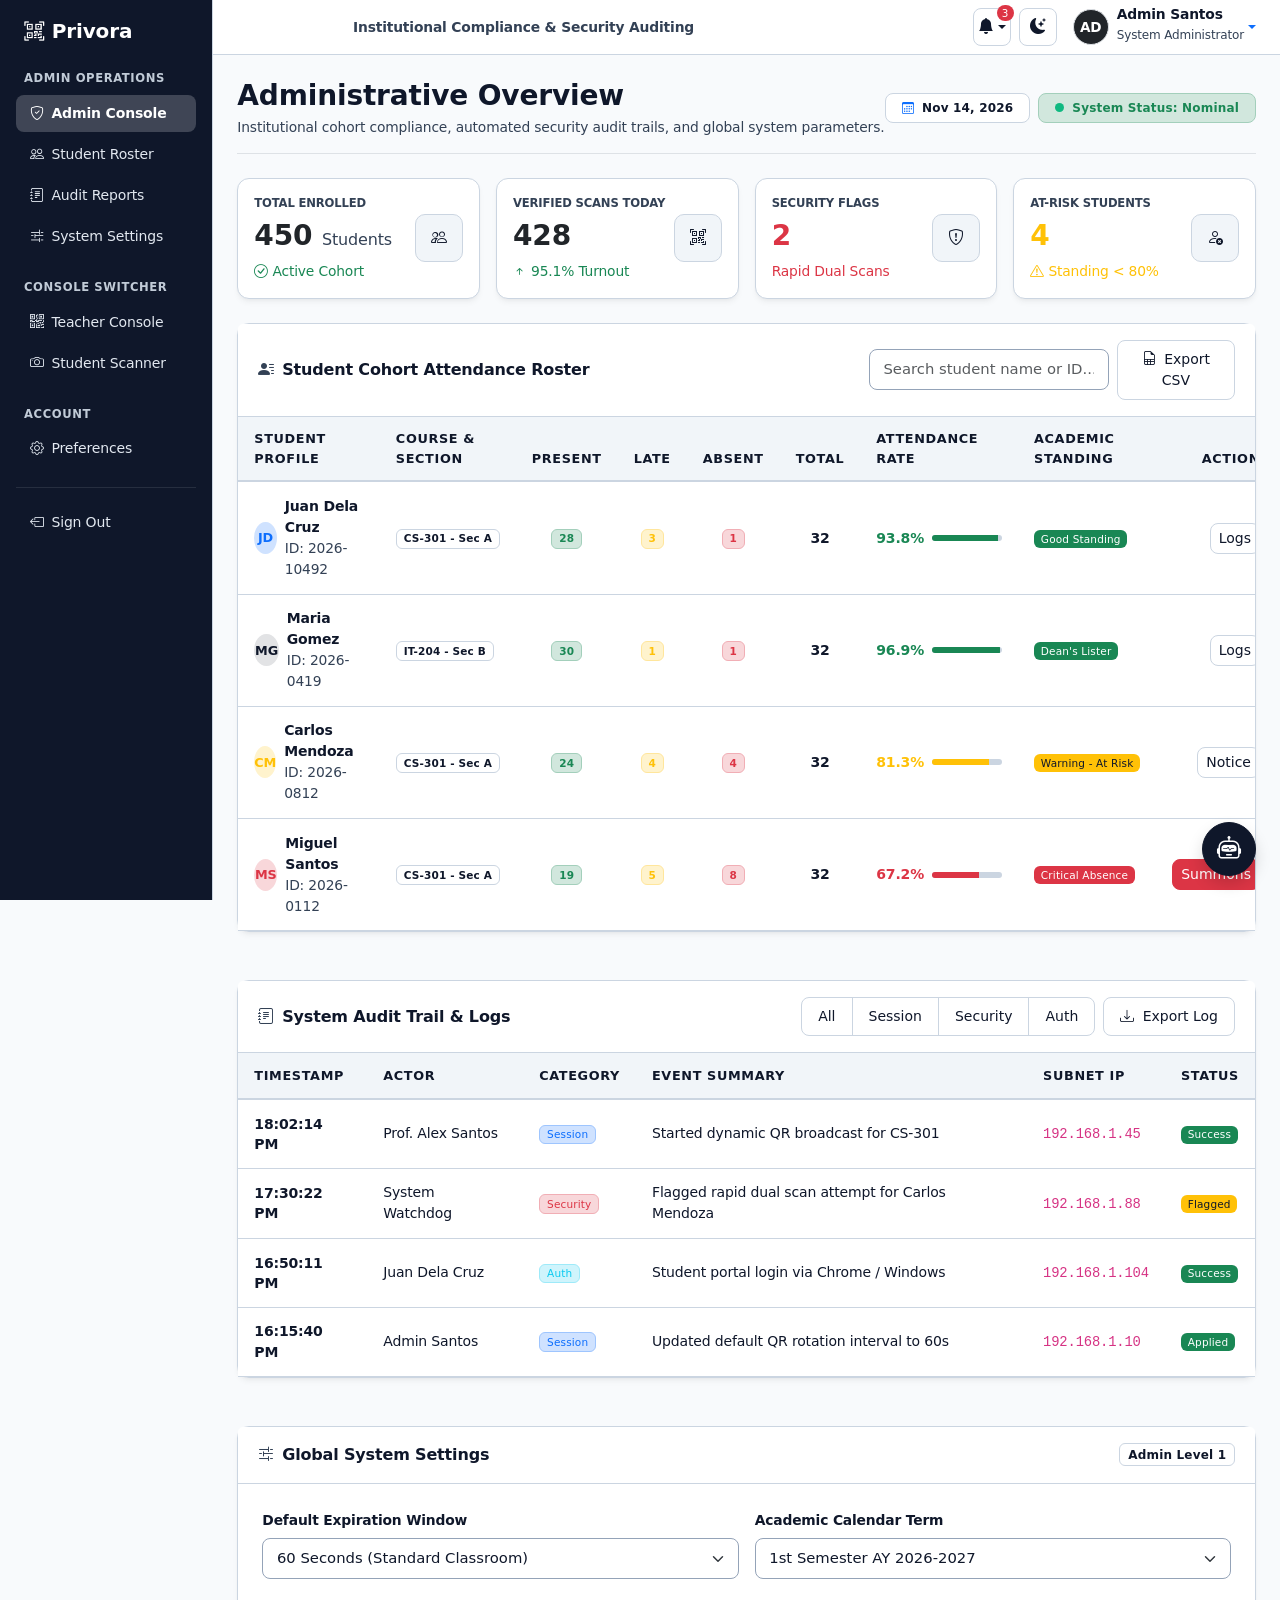
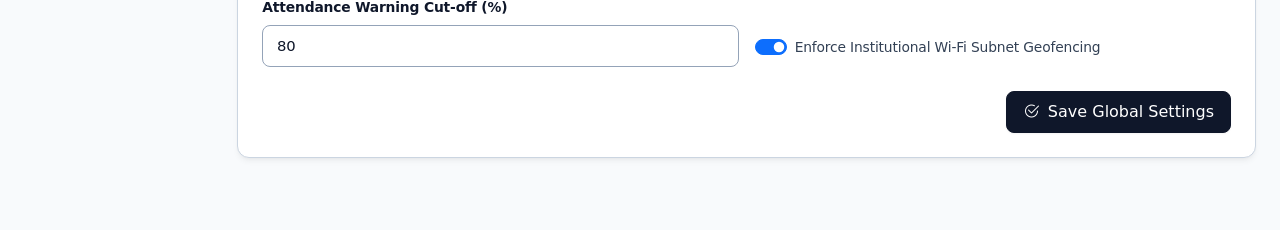
==== commit 703a11ed: "added ai and landing page" ====
--- a/pages/admin-dashboard.html
+++ b/pages/admin-dashboard.html
@@ -166,7 +166,7 @@
               <h3 class="fw-bold mb-1">Administrative Overview</h3>
               <p class="text-slate small mb-0">Institutional cohort compliance, automated security audit trails, and global system parameters.</p>
             </div>
-            <div class="mt-3 mt-md-0 d-flex gap-2">
+            <div class="mt-3 mt-md-0 d-flex flex-wrap gap-2">
               <span class="badge bg-light border d-flex align-items-center px-3 py-2 rounded-3 fw-semibold">
                 <i class="bi bi-calendar3 me-2 text-primary"></i> Nov 14, 2026
               </span>
@@ -385,7 +385,7 @@
                   <i class="bi bi-journal-text text-slate"></i>
                   <span>System Audit Trail &amp; Logs</span>
                 </div>
-                <div class="d-flex align-items-center gap-2">
+                <div class="d-flex flex-wrap align-items-center gap-2">
                   <div class="btn-group btn-group-sm" role="group">
                     <button type="button" class="btn btn-outline-secondary active" onclick="filterAudit('ALL', this)">All</button>
                     <button type="button" class="btn btn-outline-secondary" onclick="filterAudit('Session', this)">Session</button>
@@ -451,7 +451,7 @@
           <!-- GLOBAL SYSTEM CONFIGURATION -->
           <section id="settings-section" class="mb-5">
             <div class="card">
-              <div class="card-header d-flex justify-content-between align-items-center">
+              <div class="card-header d-flex flex-wrap justify-content-between align-items-center gap-2">
                 <div class="d-flex align-items-center gap-2">
                   <i class="bi bi-sliders2 text-slate"></i>
                   <span>Global System Settings</span>
--- a/assets/css/style.css
+++ b/assets/css/style.css
@@ -50,6 +50,7 @@
 
 html {
   scroll-behavior: smooth;
+  overflow-x: hidden;
 }
 
 body {
@@ -60,6 +61,17 @@
   -webkit-font-smoothing: antialiased;
   -moz-osx-font-smoothing: grayscale;
   transition: background-color 0.2s ease, color 0.2s ease;
+  overflow-x: hidden;
+  max-width: 100%;
+}
+
+main {
+  min-width: 0;
+  max-width: 100%;
+}
+
+.table-responsive {
+  max-width: 100%;
 }
 
 /* Typography & Helpers - High Contrast & Instant Readability */
@@ -126,6 +138,7 @@
   color: var(--status-pill-text, var(--text-primary)) !important;
   box-shadow: 0 1px 3px rgba(0, 0, 0, 0.05);
   transition: all 0.2s ease-in-out;
+  max-width: 100%;
 }
 .status-badge .text-slate,
 .status-pill .text-slate,
@@ -225,6 +238,7 @@
   background-color: var(--surface-card) !important;
   box-shadow: var(--card-shadow) !important;
   transition: transform 0.2s ease, box-shadow 0.2s ease, background-color 0.2s ease, border-color 0.2s ease;
+  max-width: 100%;
 }
 .card-header {
   background-color: var(--surface-card) !important;
@@ -713,16 +727,29 @@
   transform: scale(1.08) translateY(-2px);
   box-shadow: 0 6px 20px rgba(15, 23, 42, 0.35);
 }
+@media (max-width: 576px) {
+  .assistant-fab {
+    bottom: 16px;
+    right: 16px;
+    width: 48px;
+    height: 48px;
+  }
+}
 .assistant-offcanvas {
   width: 390px !important;
   max-width: 92vw !important;
   background-color: var(--surface-card) !important;
   border-left: 1px solid var(--border-subtle) !important;
   color: var(--text-primary) !important;
+  overflow-x: hidden !important;
 }
 .assistant-offcanvas .offcanvas-header {
   border-bottom: 1px solid var(--border-subtle) !important;
   background-color: var(--surface-card) !important;
+}
+.assistant-offcanvas .offcanvas-body {
+  overflow-x: hidden;
+  max-width: 100%;
 }
 .assistant-offcanvas .offcanvas-footer {
   border-top: 1px solid var(--border-subtle) !important;
@@ -733,6 +760,8 @@
   flex-direction: column;
   gap: 0.75rem;
   overflow-y: auto;
+  overflow-x: hidden;
+  max-width: 100%;
   max-height: calc(100vh - 240px);
   padding: 0.25rem 0.1rem;
 }
@@ -740,6 +769,7 @@
   display: flex;
   flex-direction: column;
   max-width: 88%;
+  min-width: 0;
   animation: fadeInMsg 0.2s ease-out;
 }
 @keyframes fadeInMsg {
@@ -757,6 +787,9 @@
   padding: 0.65rem 0.85rem;
   font-size: 0.85rem;
   line-height: 1.45;
+  word-break: break-word;
+  overflow-wrap: anywhere;
+  max-width: 100%;
 }
 .chat-user .chat-bubble {
   background-color: #0f172a;
@@ -786,6 +819,8 @@
   flex-wrap: wrap;
   gap: 0.4rem;
   padding: 0.5rem 0;
+  max-width: 100%;
+  overflow-x: hidden;
 }
 .assistant-chip-btn {
   font-size: 0.75rem !important;
@@ -795,10 +830,20 @@
   background-color: var(--surface) !important;
   color: var(--text-primary) !important;
   transition: all 0.15s ease;
-  white-space: nowrap;
+  max-width: 100%;
+  white-space: normal;
+  text-align: left;
+  line-height: 1.3;
 }
 .assistant-chip-btn:hover {
   background-color: var(--border-subtle) !important;
   color: var(--text-primary) !important;
   transform: translateY(-1px);
 }
+#assistantInputForm {
+  max-width: 100%;
+}
+#assistantInputForm input {
+  min-width: 0;
+  flex: 1 1 auto;
+}
